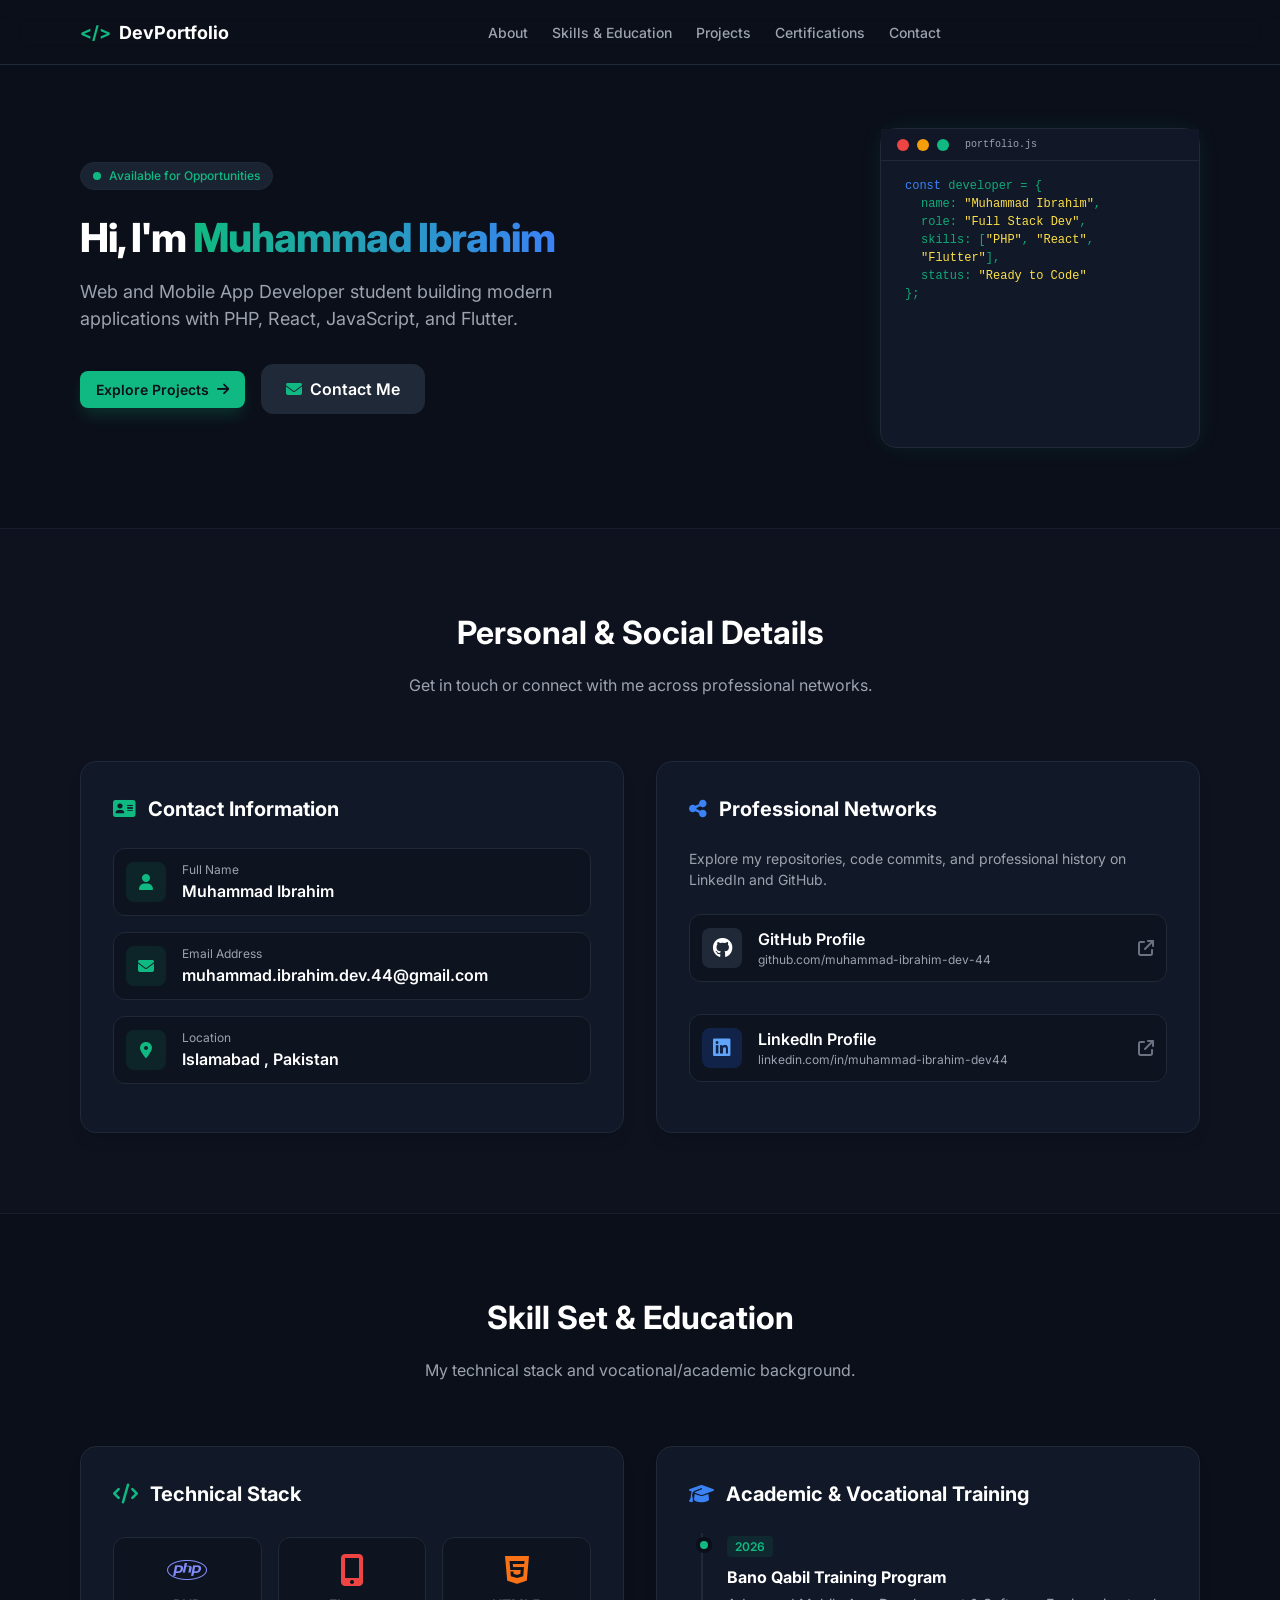
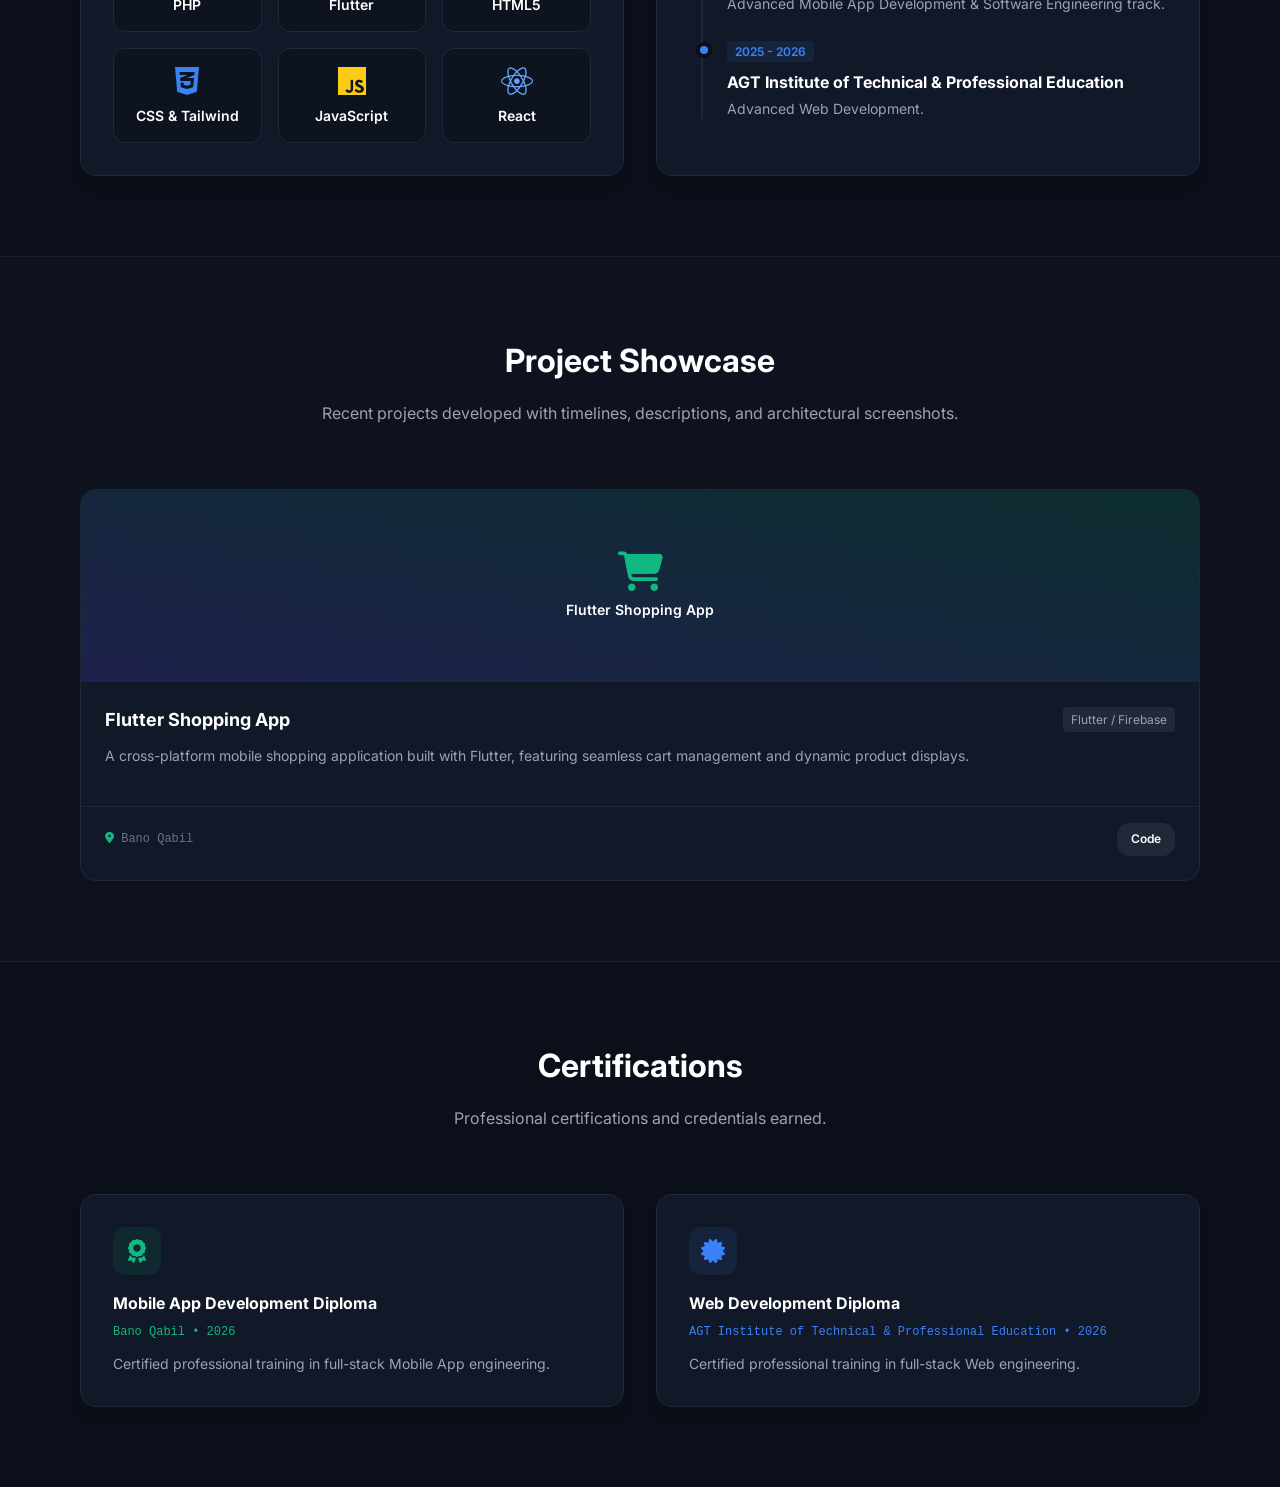
==== index.html @ dddfb777 "Rename main file to index.html" ====
<!DOCTYPE html>
<html lang="en">
<head>
    <meta charset="UTF-8">
    <meta name="viewport" content="width=device-width, initial-scale=1.0">
    <link rel="icon" type="image/x-icon" href="https://tse4.mm.bing.net/th/id/OIP.k-jPUdCaQOr-oW3nPWjOaQHaHa?r=0&rs=1&pid=ImgDetMain&o=7&rm=3">
    <title>Developer Portfolio</title>
    <!-- FontAwesome for Icons -->
    <link rel="stylesheet" href="https://cdnjs.cloudflare.com/ajax/libs/font-awesome/6.4.0/css/all.min.css">
    <!-- Google Fonts Inter -->
    <link href="https://fonts.googleapis.com/css2?family=Inter:wght@300;400;500;600;700;800&display=swap" rel="stylesheet">
    <link rel="stylesheet" type="text/css" href="style.css">
    
</head>
<body>

    <!-- Header -->
    <header>
        <div class="max-w-6xl nav-container">
            <a href="#hero" class="logo">
                <span>&lt;/&gt;</span>
                <span>DevPortfolio</span>
            </a>
            <nav>
                <a href="#about">About</a>
                <a href="#skills">Skills & Education</a>
                <a href="#projects">Projects</a>
                <a href="#certifications">Certifications</a>
                <a href="#contact">Contact</a>
            </nav>
            <div style="display: flex; align-items: center; gap: 0.75rem;">
                <a href="#contact" class="btn-green" style="display: none;">Get in Touch</a>
                <button id="mobile-menu-btn" class="mobile-menu-btn">
                    <i class="fa-solid fa-bars"></i>
                </button>
            </div>
        </div>
    </header>

    <!-- Hero Section -->
    <section id="hero">
        <div class="max-w-6xl hero-grid">
            <div class="hero-content">
                <div class="badge">
                    <span class="badge-dot"></span>
                    <span>Available for Opportunities</span>
                </div>
                <h1>Hi, I'm <span>Muhammad Ibrahim</span></h1>
                <p class="hero-desc">
                    Web and Mobile App Developer student building modern applications with PHP, React, JavaScript, and Flutter.
                </p>
                <div class="hero-buttons">
                    <a href="#projects" class="btn-green">
                        <span>Explore Projects</span>
                        <i class="fa-solid fa-arrow-right" style="font-size: 0.875rem; margin-left: 0.5rem;"></i>
                    </a>
                    <a href="#contact" class="btn-dark">
                        <i class="fa-solid fa-envelope" style="color: var(--accentGreen);"></i>
                        <span>Contact Me</span>
                    </a>
                </div>
            </div>

            <div style="flex-shrink: 0; position: relative;">
                <div class="code-card">
                    <div class="code-header">
                        <div class="dot dot-red"></div>
                        <div class="dot dot-yellow"></div>
                        <div class="dot dot-green"></div>
                        <span style="font-size: 10px; color: var(--textGray); font-family: monospace; margin-left: 0.5rem;">portfolio.js</span>
                    </div>
                    <div class="code-body">
                        <p><span style="color: var(--accentBlue);">const</span> developer = {</p>
                        <p style="padding-left: 1rem;">name: <span style="color: #fde047;">"Muhammad Ibrahim"</span>,</p>
                        <p style="padding-left: 1rem;">role: <span style="color: #fde047;">"Full Stack Dev"</span>,</p>
                        <p style="padding-left: 1rem;">skills: [<span style="color: #fde047;">"PHP"</span>, <span style="color: #fde047;">"React"</span>, <span style="color: #fde047;">"Flutter"</span>],</p>
                        <p style="padding-left: 1rem;">status: <span style="color: #fde047;">"Ready to Code"</span></p>
                        <p>};</p>
                    </div>
                </div>
            </div>
        </div>
    </section>

    <!-- Contact Section -->
    <section id="contact" class="bg-card-alt">
        <div class="max-w-6xl">
            <div class="section-header">
                <h2>Personal & Social Details</h2>
                <p>Get in touch or connect with me across professional networks.</p>
            </div>

            <div class="grid-2">
                <!-- Contact Details -->
                <div class="card">
                    <div>
                        <h3 style="font-size: 1.25rem; font-weight: bold; margin-bottom: 1.5rem; display: flex; align-items: center; gap: 0.75rem;">
                            <i class="fa-solid fa-address-card" style="color: var(--accentGreen);"></i>
                            <span>Contact Information</span>
                        </h3>
                        <div>
                            <div class="info-box">
                                <div class="icon-box"><i class="fa-solid fa-user"></i></div>
                                <div>
                                    <p style="font-size: 0.75rem; color: var(--textGray);">Full Name</p>
                                    <p style="font-weight: 600;">Muhammad Ibrahim</p>
                                </div>
                            </div>
                            <div class="info-box">
                                <div class="icon-box"><i class="fa-solid fa-envelope"></i></div>
                                <div>
                                    <p style="font-size: 0.75rem; color: var(--textGray);">Email Address</p>
                                    <p style="font-weight: 600;">muhammad.ibrahim.dev.44@gmail.com</p>
                                </div>
                            </div>
                            <div class="info-box">
                                <div class="icon-box"><i class="fa-solid fa-location-dot"></i></div>
                                <div>
                                    <p style="font-size: 0.75rem; color: var(--textGray);">Location</p>
                                    <p style="font-weight: 600;">Islamabad , Pakistan</p>
                                </div>
                            </div>
                        </div>
                    </div>
                </div>

                <!-- Social Links -->
                <div class="card">
                    <div>
                        <h3 style="font-size: 1.25rem; font-weight: bold; margin-bottom: 1.5rem; display: flex; align-items: center; gap: 0.75rem;">
                            <i class="fa-solid fa-share-nodes" style="color: var(--accentBlue);"></i>
                            <span>Professional Networks</span>
                        </h3>
                        <p style="color: var(--textGray); font-size: 0.875rem; margin-bottom: 1.5rem;">
                            Explore my repositories, code commits, and professional history on LinkedIn and GitHub.
                        </p>
                        <div style="display: flex; flex-direction: column; gap: 1rem;">
                            <a href="https://github.com/muhammad-ibrahim-dev-44" target="_blank" class="info-box" style="text-decoration: none; color: inherit;">
                                <div style="width: 2.5rem; height: 2.5rem; border-radius: 0.5rem; background: #1f2937; display: flex; align-items: center; justify-content: center; color: white;">
                                    <i class="fa-brands fa-github" style="font-size: 1.25rem;"></i>
                                </div>
                                <div style="flex: 1;">
                                    <p style="font-weight: 600;">GitHub Profile</p>
                                    <p style="font-size: 0.75rem; color: var(--textGray);">github.com/muhammad-ibrahim-dev-44</p>
                                </div>
                                <i class="fa-solid fa-arrow-up-right-from-square" style="color: #6b7280;"></i>
                            </a>
                            <a href="https://www.linkedin.com/in/muhammad-ibrahim-dev44/" target="_blank" class="info-box" style="text-decoration: none; color: inherit;">
                                <div style="width: 2.5rem; height: 2.5rem; border-radius: 0.5rem; background: rgba(37, 99, 235, 0.2); display: flex; align-items: center; justify-content: center; color: #60a5fa;">
                                    <i class="fa-brands fa-linkedin" style="font-size: 1.25rem;"></i>
                                </div>
                                <div style="flex: 1;">
                                    <p style="font-weight: 600;">LinkedIn Profile</p>
                                    <p style="font-size: 0.75rem; color: var(--textGray);">linkedin.com/in/muhammad-ibrahim-dev44</p>
                                </div>
                                <i class="fa-solid fa-arrow-up-right-from-square" style="color: #6b7280;"></i>
                            </a>
                        </div>
                    </div>
                </div>
            </div>
        </div>
    </section>

    <!-- Skills & Education Section -->
    <section id="skills">
        <div class="max-w-6xl">
            <div class="section-header">
                <h2>Skill Set & Education</h2>
                <p>My technical stack and vocational/academic background.</p>
            </div>

            <div class="grid-2">
                <!-- Technical Stack -->
                <div class="card">
                    <h3 style="font-size: 1.25rem; font-weight: bold; margin-bottom: 1.5rem; display: flex; align-items: center; gap: 0.75rem;">
                        <i class="fa-solid fa-code" style="color: var(--accentGreen);"></i>
                        <span>Technical Stack</span>
                    </h3>
                    <div class="skills-grid">
                        <div class="skill-item">
                            <i class="fa-brands fa-php" style="font-size: 2rem; color: #818cf8; margin-bottom: 0.5rem;"></i>
                            <span style="font-size: 0.875rem; font-weight: 600;">PHP</span>
                        </div>
                        <div class="skill-item">
                            <i class="fa-solid fa-mobile-screen-button" style="font-size: 2rem; color: #ef4444; margin-bottom: 0.5rem;"></i>
                            <span style="font-size: 0.875rem; font-weight: 600;">Flutter</span>
                        </div>
                        <div class="skill-item">
                            <i class="fa-brands fa-html5" style="font-size: 2rem; color: #f97316; margin-bottom: 0.5rem;"></i>
                            <span style="font-size: 0.875rem; font-weight: 600;">HTML5</span>
                        </div>
                        <div class="skill-item">
                            <i class="fa-brands fa-css3-alt" style="font-size: 2rem; color: #3b82f6; margin-bottom: 0.5rem;"></i>
                            <span style="font-size: 0.875rem; font-weight: 600;">CSS & Tailwind</span>
                        </div>
                        <div class="skill-item">
                            <i class="fa-brands fa-js" style="font-size: 2rem; color: #facc15; margin-bottom: 0.5rem;"></i>
                            <span style="font-size: 0.875rem; font-weight: 600;">JavaScript</span>
                        </div>
                        <div class="skill-item">
                            <i class="fa-brands fa-react" style="font-size: 2rem; color: #60a5fa; margin-bottom: 0.5rem;"></i>
                            <span style="font-size: 0.875rem; font-weight: 600;">React</span>
                        </div>
                    </div>
                </div>

                <!-- Academic Background -->
                <div class="card">
                    <div>
                        <h3 style="font-size: 1.25rem; font-weight: bold; margin-bottom: 1.5rem; display: flex; align-items: center; gap: 0.75rem;">
                            <i class="fa-solid fa-graduation-cap" style="color: var(--accentBlue);"></i>
                            <span>Academic & Vocational Training</span>
                        </h3>
                        <div class="timeline">
                            <div class="timeline-item">
                                <div class="timeline-dot" style="background-color: var(--accentGreen);"></div>
                                <span style="font-size: 0.75rem; font-weight: 600; padding: 0.2rem 0.5rem; border-radius: 4px; background: rgba(16,185,129,0.1); color: var(--accentGreen);">2026</span>
                                <h4 style="font-size: 1rem; font-weight: bold; margin-top: 0.5rem;">Bano Qabil Training Program</h4>
                                <p style="font-size: 0.875rem; color: var(--textGray); margin-top: 0.25rem;">Advanced Mobile App Development & Software Engineering track.</p>
                            </div>
                            <div class="timeline-item">
                                <div class="timeline-dot" style="background-color: var(--accentBlue);"></div>
                                <span style="font-size: 0.75rem; font-weight: 600; padding: 0.2rem 0.5rem; border-radius: 4px; background: rgba(59,130,246,0.1); color: var(--accentBlue);">2025 - 2026</span>
                                <h4 style="font-size: 1rem; font-weight: bold; margin-top: 0.5rem;">AGT Institute of Technical & Professional Education</h4>
                                <p style="font-size: 0.875rem; color: var(--textGray); margin-top: 0.25rem;">Advanced Web Development.</p>
                            </div>
                        </div>
                    </div>
                </div>
            </div>
        </div>
    </section>

    <!-- Projects Section -->
    <section id="projects" class="bg-card-alt">
        <div class="max-w-6xl">
            <div class="section-header">
                <h2>Project Showcase</h2>
                <p>Recent projects developed with timelines, descriptions, and architectural screenshots.</p>
            </div>

            <div class="grid-1">
                <!-- Project 1 -->
                <div class="project-card">
                    <div>
                        <div class="project-img">
                            <div style="position: absolute; inset: 0; background: linear-gradient(to top right, rgba(49,46,129,0.4), rgba(6,78,59,0.4));"></div>
                            <div style="position: relative; z-index: 10;">
                                <i class="fa-solid fa-cart-shopping" style="font-size: 2.5rem; color: var(--accentGreen); margin-bottom: 0.5rem;"></i>
                                <p style="font-size: 0.875rem; font-weight: 600;">Flutter Shopping App</p>
                            </div>
                        </div>
                        <div style="padding: 1.5rem;">
                            <div style="display: flex; justify-content: space-between; align-items: center; margin-bottom: 0.75rem;">
                                <h3 style="font-size: 1.125rem; font-weight: bold;">Flutter Shopping App</h3>
                                <span style="font-size: 0.75rem; padding: 0.2rem 0.5rem; border-radius: 4px; background: #1f2937; color: var(--textGray);">Flutter / Firebase</span>
                            </div>
                            <p style="color: var(--textGray); font-size: 0.875rem; margin-bottom: 1rem;">
                                A cross-platform mobile shopping application built with Flutter, featuring seamless cart management and dynamic product displays.
                            </p>
                        </div>
                    </div>
                    <div style="padding: 0 1.5rem 1.5rem 1.5rem; display: flex; justify-content: space-between; align-items: center; border-top: 1px solid var(--borderColor); padding-top: 1rem;">
                        <span style="font-size: 0.75rem; color: #6b7280; font-family: monospace;"><i class="fa-solid fa-location-dot" style="color: var(--accentGreen);"></i> Bano Qabil</span>
                        <div style="display: flex; gap: 0.75rem;">
                            <a href="https://github.com/eagl520/FANCY-SHOPPING-APP" class="btn-dark" style="padding: 0.4rem 0.8rem; font-size: 0.75rem;">Code</a>
                            
                        </div>
                    </div>
                </div>

                
                
            </div>
        </div>
    </section>

    <!-- Certifications Section -->
    <section id="certifications">
        <div class="max-w-6xl">
            <div class="section-header">
                <h2>Certifications</h2>
                <p>Professional certifications and credentials earned.</p>
            </div>

            <div class="grid-2">
                <div class="card">
                    <div>
                        <div style="width: 3rem; height: 3rem; border-radius: 0.75rem; background: rgba(16,185,129,0.1); color: var(--accentGreen); display: flex; align-items: center; justify-content: center; margin-bottom: 1rem;">
                            <i class="fa-solid fa-award" style="font-size: 1.5rem;"></i>
                        </div>
                        <h3 style="font-size: 1rem; font-weight: bold; margin-bottom: 0.5rem;">Mobile App Development Diploma</h3>
                        <p style="font-size: 0.75rem; color: var(--accentGreen); font-family: monospace; margin-bottom: 0.75rem;">Bano Qabil • 2026</p>
                        <p style="font-size: 0.875rem; color: var(--textGray);">Certified professional training in full-stack Mobile App engineering.</p>
                    </div>
                </div>
                <div class="card">
                    <div>
                        <div style="width: 3rem; height: 3rem; border-radius: 0.75rem; background: rgba(59,130,246,0.1); color: var(--accentBlue); display: flex; align-items: center; justify-content: center; margin-bottom: 1rem;">
                            <i class="fa-solid fa-certificate" style="font-size: 1.5rem;"></i>
                        </div>
                        <h3 style="font-size: 1rem; font-weight: bold; margin-bottom: 0.5rem;">Web Development Diploma</h3>
                        <p style="font-size: 0.75rem; color: var(--accentBlue); font-family: monospace; margin-bottom: 0.75rem;">AGT Institute of Technical & Professional Education • 2026</p>
                        <p style="font-size: 0.875rem; color: var(--textGray);">Certified professional training in full-stack Web engineering.</p>
                    </div>
                </div>
                
            </div>
        </div>
    </section>

</body>
</html>
---- style.css ----
:root {
            --darkBg: #0b0f19;
            --cardBg: #111827;
            --accentGreen: #10b981;
            --accentBlue: #3b82f6;
            --textGray: #9ca3af;
            --textWhite: #ffffff;
            --borderColor: #1f2937;
        }

        * {
            margin: 0;
            padding: 0;
            box-sizing: border-box;
            scroll-behavior: smooth;
        }

        body {
            background-color: var(--darkBg);
            color: var(--textWhite);
            font-family: 'Inter', sans-serif;
            -webkit-font-smoothing: antialiased;
            line-height: 1.5;
        }

        /* Scrollbar */
        ::-webkit-scrollbar { width: 8px; }
        ::-webkit-scrollbar-track { background: var(--darkBg); }
        ::-webkit-scrollbar-thumb { background: var(--borderColor); border-radius: 4px; }
        ::-webkit-scrollbar-thumb:hover { background: #374151; }

        .max-w-6xl {
            max-width: 72rem;
            margin-left: auto;
            margin-right: auto;
            padding-left: 1rem;
            padding-right: 1rem;
        }

        /* Header */
        header {
            position: fixed;
            top: 0; left: 0; right: 0;
            z-index: 50;
            background-color: rgba(11, 15, 25, 0.8);
            backdrop-filter: blur(12px);
            border-bottom: 1px solid var(--borderColor);
        }

        .nav-container {
            height: 4rem;
            display: flex;
            align-items: center;
            justify-content: space-between;
        }

        .logo {
            display: flex;
            align-items: center;
            gap: 0.5rem;
            font-size: 1.125rem;
            font-weight: bold;
            color: var(--textWhite);
            text-decoration: none;
        }

        .logo span:first-child { color: var(--accentGreen); }

        nav {
            display: flex;
            align-items: center;
            gap: 1.5rem;
            font-size: 0.875rem;
            font-weight: 500;
        }

        nav a {
            color: var(--textGray);
            text-decoration: none;
            transition: color 0.2s;
        }

        nav a:hover { color: var(--accentGreen); }

        .btn-green {
            background-color: var(--accentGreen);
            color: var(--darkBg);
            padding: 0.5rem 1rem;
            border-radius: 0.5rem;
            font-size: 0.875rem;
            font-weight: 600;
            text-decoration: none;
            transition: background 0.2s;
            box-shadow: 0 10px 15px -3px rgba(16, 185, 129, 0.2);
            display: inline-flex;
            align-items: center;
            justify-content: center;
        }
        .btn-green:hover { background-color: #34d399; }

        .mobile-menu-btn {
            display: none;
            background: none;
            border: none;
            color: var(--textGray);
            font-size: 1.25rem;
            cursor: pointer;
        }

        /* Hero */
        #hero {
            padding-top: 8rem;
            padding-bottom: 5rem;
            position: relative;
            overflow: hidden;
        }

        .hero-grid {
            display: flex;
            flex-direction: column;
            align-items: center;
            justify-content: space-between;
            gap: 3rem;
            position: relative;
            z-index: 10;
        }

        .hero-content { flex: 1; text-align: center; }

        .badge {
            display: inline-flex;
            align-items: center;
            gap: 0.5rem;
            padding: 0.25rem 0.75rem;
            border-radius: 9999px;
            background-color: rgba(31, 41, 55, 0.8);
            border: 1px solid var(--borderColor);
            font-size: 0.75rem;
            font-weight: 500;
            color: var(--accentGreen);
            margin-bottom: 1.5rem;
        }

        .badge-dot {
            width: 0.5rem; height: 0.5rem;
            border-radius: 50%;
            background-color: var(--accentGreen);
        }

        h1 {
            font-size: 2.5rem;
            font-weight: 800;
            letter-spacing: -0.025em;
            line-height: 1.2;
            margin-bottom: 1rem;
        }

        h1 span {
            background: linear-gradient(to right, var(--accentGreen), var(--accentBlue));
            -webkit-background-clip: text;
            -webkit-text-fill-color: transparent;
        }

        .hero-desc {
            font-size: 1.125rem;
            color: var(--textGray);
            margin-bottom: 2rem;
            max-width: 36rem;
            margin-left: auto;
            margin-right: auto;
        }

        .hero-buttons {
            display: flex;
            flex-wrap: wrap;
            align-items: center;
            justify-content: center;
            gap: 1rem;
        }

        .btn-dark {
            padding: 0.75rem 1.5rem;
            border-radius: 0.75rem;
            font-weight: 600;
            color: var(--textWhite);
            background-color: #1f2937;
            border: 1px solid var(--borderColor);
            text-decoration: none;
            display: inline-flex;
            align-items: center;
            gap: 0.5rem;
            transition: background 0.2s;
        }
        .btn-dark:hover { background-color: #374151; }

        .code-card {
            position: relative;
            width: 20rem; height: 20rem;
            border-radius: 1rem;
            background-color: var(--cardBg);
            border: 1px solid var(--borderColor);
            display: flex;
            flex-direction: column;
            padding: 1.5rem;
            box-shadow: 0 0 25px -5px rgba(16, 185, 129, 0.15);
        }

        .code-header {
            position: absolute;
            top: 0; left: 0; right: 0;
            height: 2rem;
            background-color: rgba(17, 24, 39, 0.9);
            border-bottom: 1px solid var(--borderColor);
            display: flex;
            align-items: center;
            padding: 0 1rem;
            gap: 0.5rem;
        }

        .dot { width: 0.75rem; height: 0.75rem; border-radius: 50%; }
        .dot-red { background-color: #ef4444; }
        .dot-yellow { background-color: #f59e0b; }
        .dot-green { background-color: #10b981; }

        .code-body {
            margin-top: 1.5rem;
            font-family: monospace;
            font-size: 0.75rem;
            color: rgba(16, 185, 129, 0.9);
            text-align: left;
        }

        /* Sections General */
        section { padding: 5rem 0; }
        .bg-card-alt { background-color: rgba(17, 24, 39, 0.4); border-top: 1px solid rgba(31, 41, 55, 0.6); border-bottom: 1px solid rgba(31, 41, 55, 0.6); }

        .section-header { text-align: center; max-width: 40rem; margin: 0 auto 4rem auto; }
        .section-header h2 { font-size: 2rem; font-weight: bold; margin-bottom: 1rem; }
        .section-header p { color: var(--textGray); }

        .grid-2 { display: grid; grid-template-columns: 1fr; gap: 2rem; }
        .grid-3 { display: grid; grid-template-columns: 1fr; gap: 1.5rem; }

        .card {
            background-color: var(--cardBg);
            border-radius: 1rem;
            padding: 2rem;
            border: 1px solid var(--borderColor);
            box-shadow: 0 10px 15px -3px rgba(0,0,0,0.1);
            display: flex;
            flex-direction: column;
            justify-content: space-between;
        }

        /* Contact & Social */
        .info-box {
            display: flex;
            align-items: center;
            gap: 1rem;
            padding: 0.75rem;
            border-radius: 0.75rem;
            background-color: rgba(11, 15, 25, 0.6);
            border: 1px solid var(--borderColor);
            margin-bottom: 1rem;
        }
        .icon-box {
            width: 2.5rem; height: 2.5rem;
            border-radius: 0.5rem;
            background-color: rgba(16, 185, 129, 0.1);
            color: var(--accentGreen);
            display: flex; align-items: center; justify-content: center;
            flex-shrink: 0;
        }

        /* Skills */
        .skills-grid {
            display: grid;
            grid-template-columns: repeat(2, 1fr);
            gap: 1rem;
        }
        .skill-item {
            padding: 1rem;
            border-radius: 0.75rem;
            background-color: rgba(11, 15, 25, 0.6);
            border: 1px solid var(--borderColor);
            display: flex;
            flex-direction: column;
            align-items: center;
            justify-content: center;
            text-align: center;
            transition: border-color 0.2s;
        }
        .skill-item:hover { border-color: rgba(16, 185, 129, 0.5); }

        /* Timeline (Education) */
        .timeline {
            position: relative;
            border-left: 2px solid var(--borderColor);
            margin-left: 0.75rem;
            padding-left: 1.5rem;
        }
        .timeline-item { position: relative; margin-bottom: 1.5rem; }
        .timeline-dot {
            position: absolute;
            left: -31px; top: 4px;
            width: 1rem; height: 1rem;
            border-radius: 50%;
            border: 4px solid var(--darkBg);
        }

        /* Project Cards */
        .project-card {
            background-color: var(--cardBg);
            border-radius: 1rem;
            border: 1px solid var(--borderColor);
            overflow: hidden;
            display: flex;
            flex-direction: column;
            justify-content: space-between;
            transition: border-color 0.2s;
        }
        .project-card:hover { border-color: rgba(16, 185, 129, 0.5); }
        .project-img {
            height: 12rem;
            background-color: #111827;
            border-bottom: 1px solid var(--borderColor);
            display: flex;
            align-items: center;
            justify-content: center;
            position: relative;
            text-align: center;
            padding: 1rem;
        }

        /* Responsive */
        @media (min-width: 768px) {
            .mobile-menu-btn { display: none; }
            nav { display: flex; }
            .hero-grid { flex-direction: row; text-align: left; }
            .hero-content { text-align: left; }
            .hero-buttons { justify-content: flex-start; }
            .hero-desc { margin-left: 0; }
            .grid-2 { grid-template-columns: repeat(2, 1fr); }
            .grid-3 { grid-template-columns: repeat(3, 1fr); }
            .skills-grid { grid-template-columns: repeat(3, 1fr); }
        }

        @media (max-width: 770px) {
            nav { display: none; }
            .mobile-menu-btn { display: block; }
        }
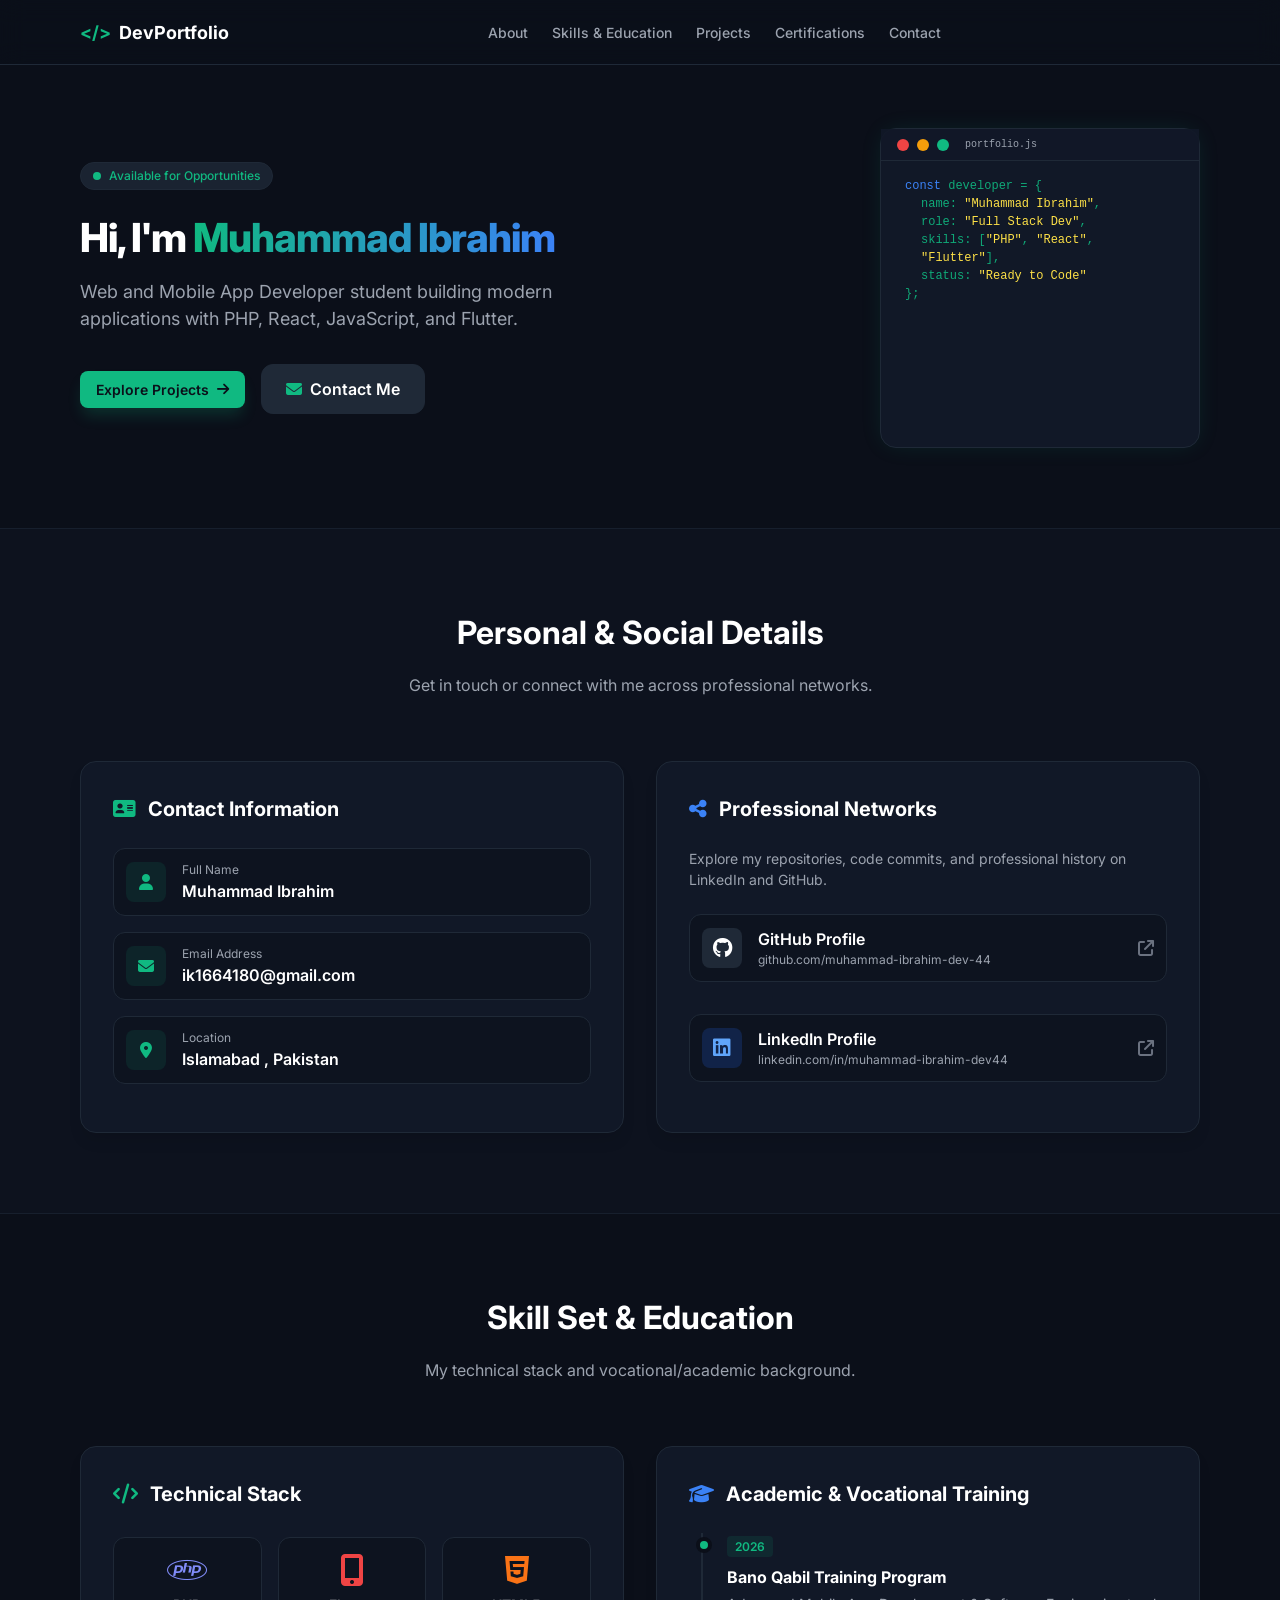
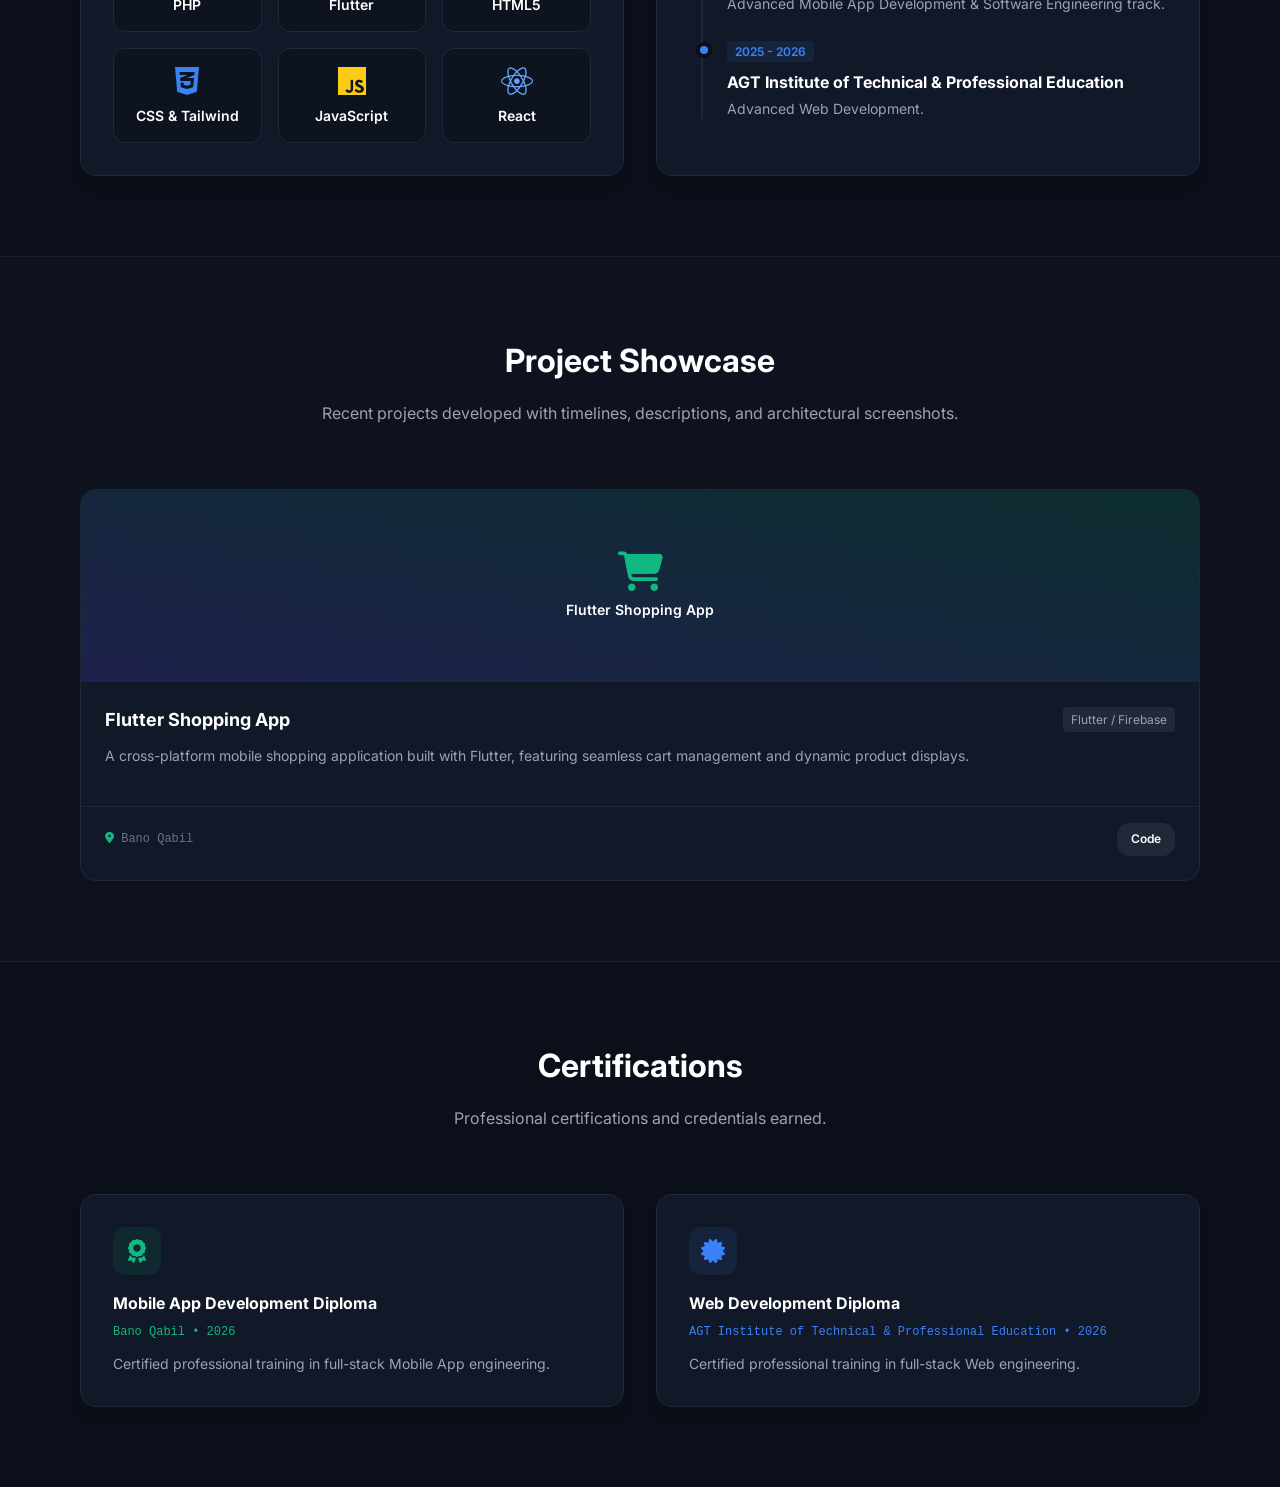
==== commit d0690b6d: "Update index.html" ====
--- a/index.html
+++ b/index.html
@@ -110,7 +110,7 @@
                                 <div class="icon-box"><i class="fa-solid fa-envelope"></i></div>
                                 <div>
                                     <p style="font-size: 0.75rem; color: var(--textGray);">Email Address</p>
-                                    <p style="font-weight: 600;">muhammad.ibrahim.dev.44@gmail.com</p>
+                                    <p style="font-weight: 600;">ik1664180@gmail.com</p>
                                 </div>
                             </div>
                             <div class="info-box">
@@ -145,7 +145,7 @@
                                 </div>
                                 <i class="fa-solid fa-arrow-up-right-from-square" style="color: #6b7280;"></i>
                             </a>
-                            <a href="https://www.linkedin.com/in/muhammad-ibrahim-dev44/" target="_blank" class="info-box" style="text-decoration: none; color: inherit;">
+                            <a href="www.linkedin.com/in/muhammad-ibrahim-dev44-/" target="_blank" class="info-box" style="text-decoration: none; color: inherit;">
                                 <div style="width: 2.5rem; height: 2.5rem; border-radius: 0.5rem; background: rgba(37, 99, 235, 0.2); display: flex; align-items: center; justify-content: center; color: #60a5fa;">
                                     <i class="fa-brands fa-linkedin" style="font-size: 1.25rem;"></i>
                                 </div>
@@ -311,4 +311,4 @@
     </section>
 
 </body>
-</html>+</html>
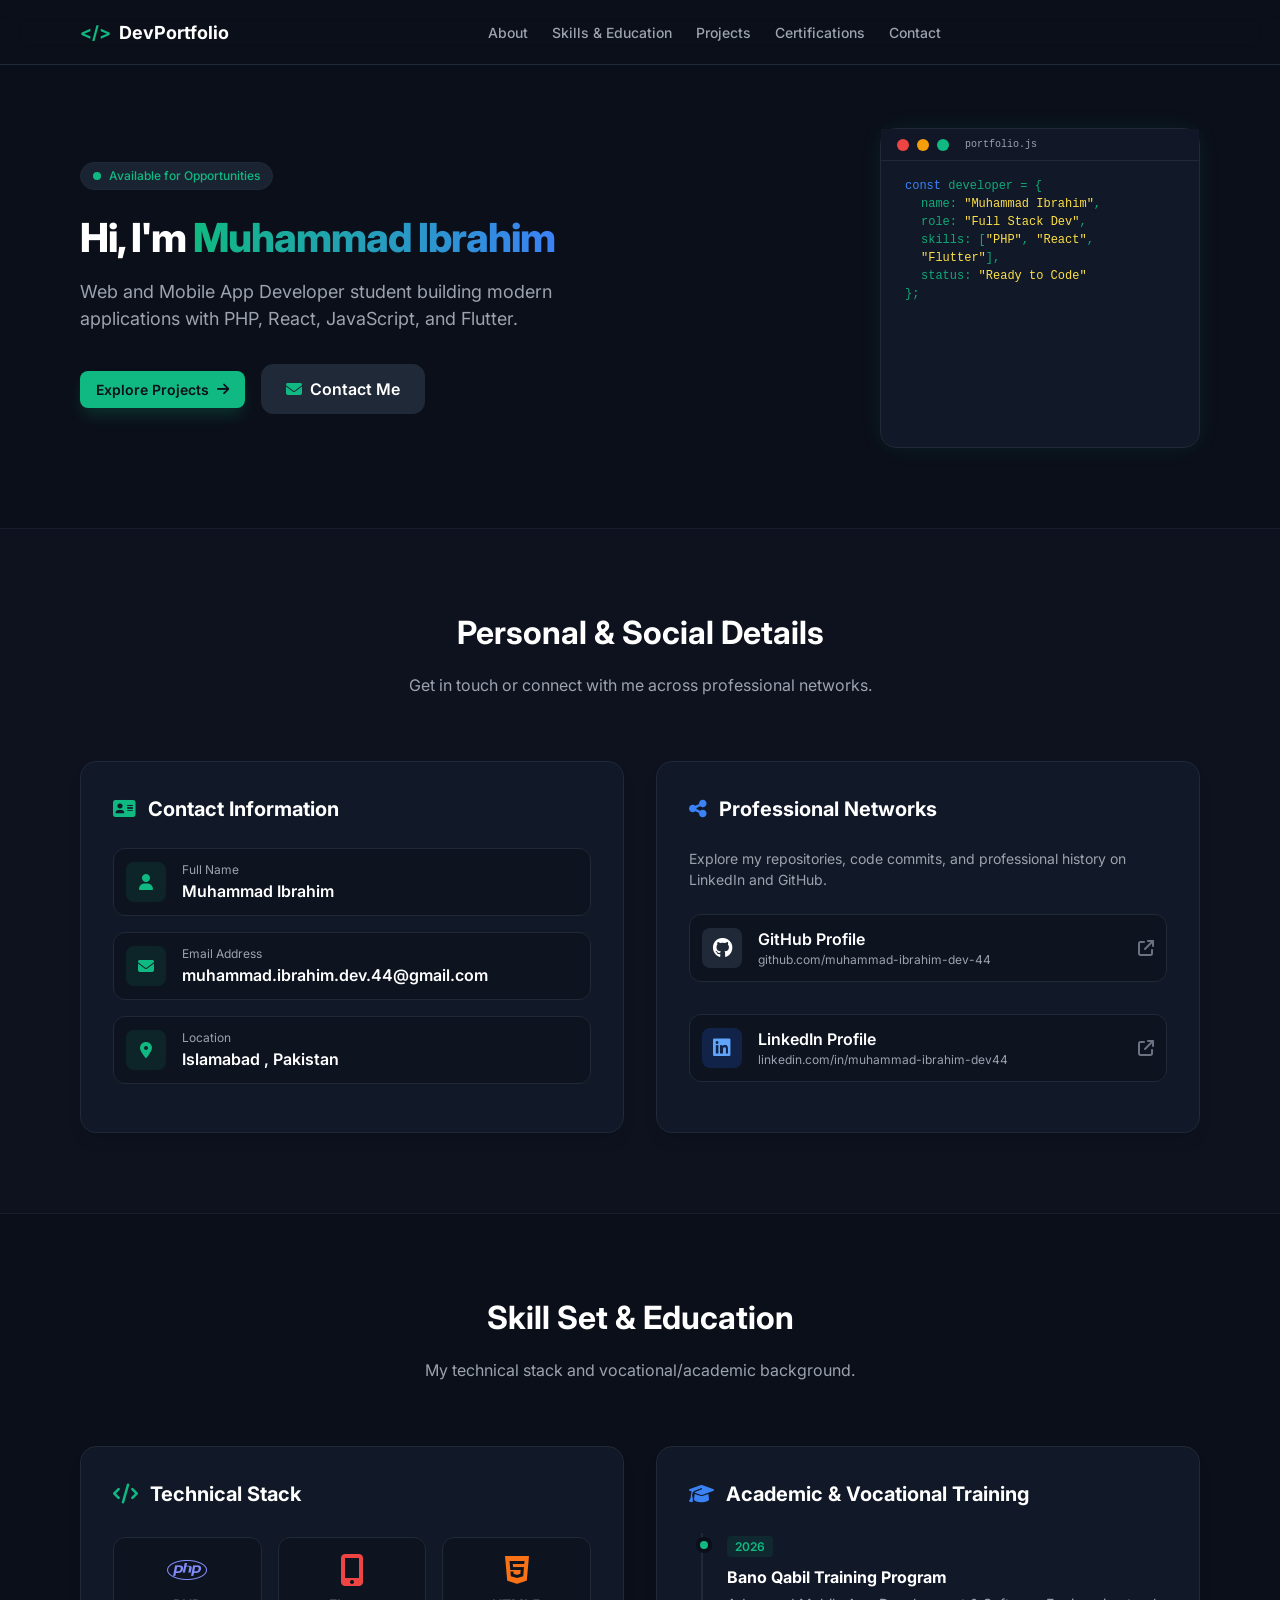
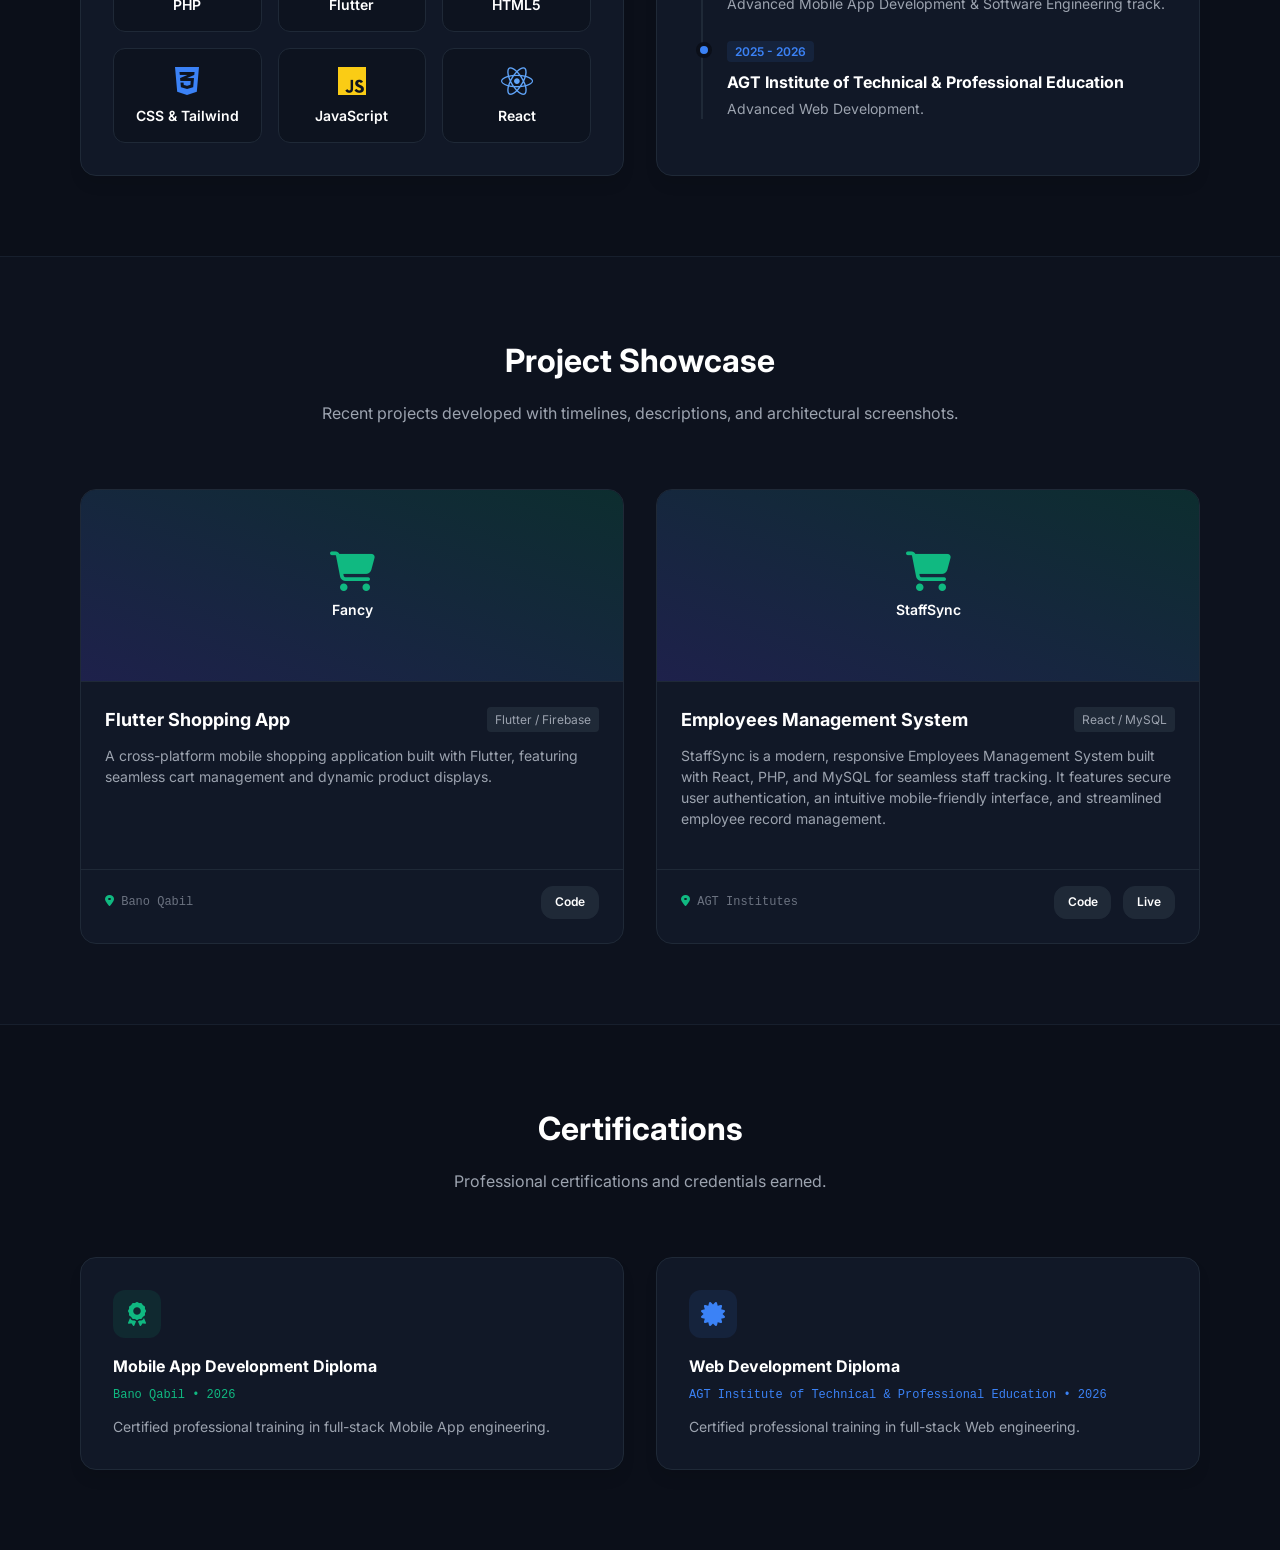
==== commit 894d7858: "Update index.html" ====
--- a/index.html
+++ b/index.html
@@ -110,7 +110,7 @@
                                 <div class="icon-box"><i class="fa-solid fa-envelope"></i></div>
                                 <div>
                                     <p style="font-size: 0.75rem; color: var(--textGray);">Email Address</p>
-                                    <p style="font-weight: 600;">ik1664180@gmail.com</p>
+                                    <p style="font-weight: 600;">muhammad.ibrahim.dev.44@gmail.com</p>
                                 </div>
                             </div>
                             <div class="info-box">
@@ -145,7 +145,7 @@
                                 </div>
                                 <i class="fa-solid fa-arrow-up-right-from-square" style="color: #6b7280;"></i>
                             </a>
-                            <a href="www.linkedin.com/in/muhammad-ibrahim-dev44-/" target="_blank" class="info-box" style="text-decoration: none; color: inherit;">
+                            <a href="https://www.linkedin.com/in/muhammad-ibrahim-dev44-/" target="_blank" class="info-box" style="text-decoration: none; color: inherit;">
                                 <div style="width: 2.5rem; height: 2.5rem; border-radius: 0.5rem; background: rgba(37, 99, 235, 0.2); display: flex; align-items: center; justify-content: center; color: #60a5fa;">
                                     <i class="fa-brands fa-linkedin" style="font-size: 1.25rem;"></i>
                                 </div>
@@ -240,7 +240,7 @@
                 <p>Recent projects developed with timelines, descriptions, and architectural screenshots.</p>
             </div>
 
-            <div class="grid-1">
+            <div class="grid-2">
                 <!-- Project 1 -->
                 <div class="project-card">
                     <div>
@@ -248,7 +248,7 @@
                             <div style="position: absolute; inset: 0; background: linear-gradient(to top right, rgba(49,46,129,0.4), rgba(6,78,59,0.4));"></div>
                             <div style="position: relative; z-index: 10;">
                                 <i class="fa-solid fa-cart-shopping" style="font-size: 2.5rem; color: var(--accentGreen); margin-bottom: 0.5rem;"></i>
-                                <p style="font-size: 0.875rem; font-weight: 600;">Flutter Shopping App</p>
+                                <p style="font-size: 0.875rem; font-weight: 600;">Fancy</p>
                             </div>
                         </div>
                         <div style="padding: 1.5rem;">
@@ -270,9 +270,40 @@
                     </div>
                 </div>
 
+
+                <div class="project-card">
+                    <div>
+                        <div class="project-img">
+                            <div style="position: absolute; inset: 0; background: linear-gradient(to top right, rgba(49,46,129,0.4), rgba(6,78,59,0.4));"></div>
+                            <div style="position: relative; z-index: 10;">
+                                <i class="fa-solid fa-cart-shopping" style="font-size: 2.5rem; color: var(--accentGreen); margin-bottom: 0.5rem;"></i>
+                                <p style="font-size: 0.875rem; font-weight: 600;">StaffSync</p>
+                            </div>
+                        </div>
+                        <div style="padding: 1.5rem;">
+                            <div style="display: flex; justify-content: space-between; align-items: center; margin-bottom: 0.75rem;">
+                                <h3 style="font-size: 1.125rem; font-weight: bold;">Employees Management System</h3>
+                                <span style="font-size: 0.75rem; padding: 0.2rem 0.5rem; border-radius: 4px; background: #1f2937; color: var(--textGray);">React / MySQL</span>
+                            </div>
+                            <p style="color: var(--textGray); font-size: 0.875rem; margin-bottom: 1rem;">
+                                StaffSync is a modern, responsive Employees Management System built with React, PHP, and MySQL for seamless staff tracking. It features secure user authentication, an intuitive mobile-friendly interface, and streamlined employee record management.
+                            </p>
+                        </div>
+                    </div>
+                    <div style="padding: 0 1.5rem 1.5rem 1.5rem; display: flex; justify-content: space-between; align-items: center; border-top: 1px solid var(--borderColor); padding-top: 1rem;">
+                        <span style="font-size: 0.75rem; color: #6b7280; font-family: monospace;"><i class="fa-solid fa-location-dot" style="color: var(--accentGreen);"></i> AGT Institutes</span>
+                        <div style="display: flex; gap: 0.75rem;">
+                            <a href="https://github.com/eagl520/staff-crud-application" class="btn-dark" style="padding: 0.4rem 0.8rem; font-size: 0.75rem;">Code</a>
+                            <a href="https://employees-dashboard.infinityfreeapp.com/" class="btn-dark" style="padding: 0.4rem 0.8rem; font-size: 0.75rem;">Live</a>
+                            
+                        </div>
+                    </div>
+                </div>
+
                 
                 
             </div>
+
         </div>
     </section>
 
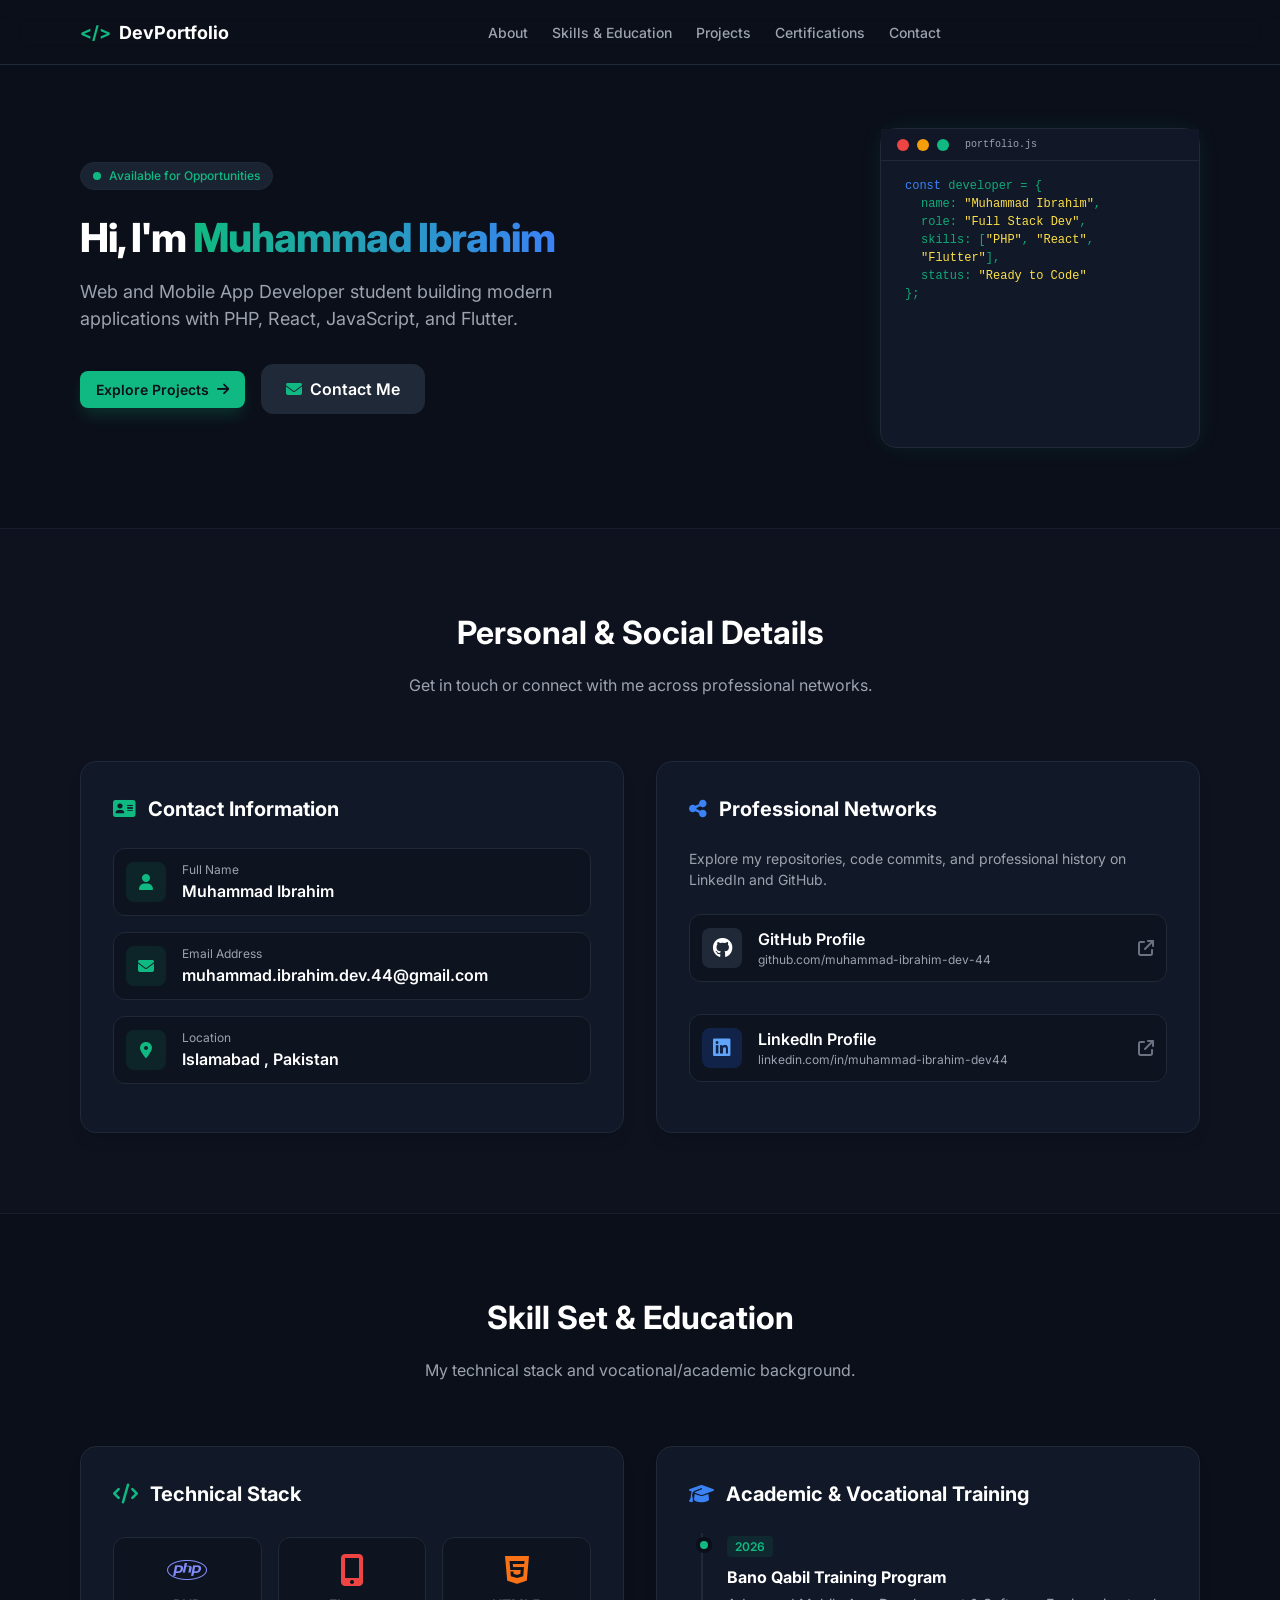
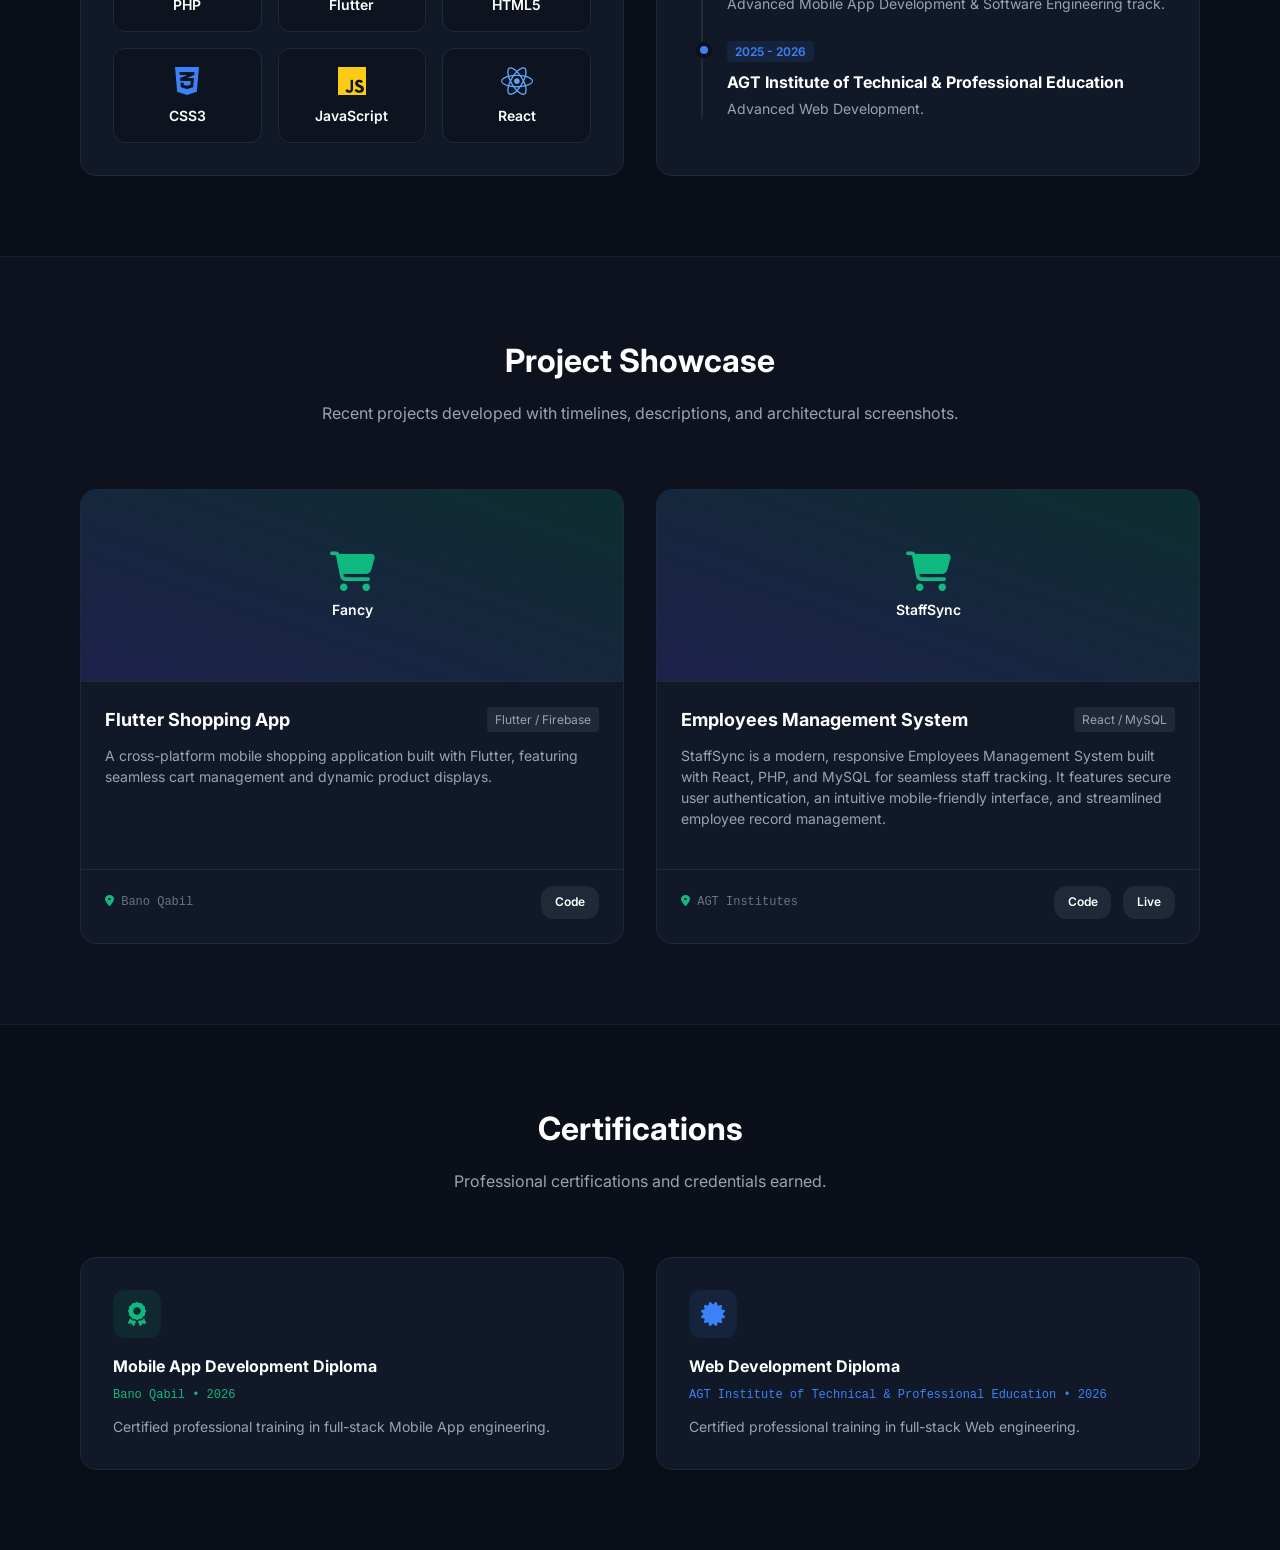
==== commit 14840bc3: "Update index.html" ====
--- a/index.html
+++ b/index.html
@@ -192,7 +192,7 @@
                         </div>
                         <div class="skill-item">
                             <i class="fa-brands fa-css3-alt" style="font-size: 2rem; color: #3b82f6; margin-bottom: 0.5rem;"></i>
-                            <span style="font-size: 0.875rem; font-weight: 600;">CSS & Tailwind</span>
+                            <span style="font-size: 0.875rem; font-weight: 600;">CSS3</span>
                         </div>
                         <div class="skill-item">
                             <i class="fa-brands fa-js" style="font-size: 2rem; color: #facc15; margin-bottom: 0.5rem;"></i>
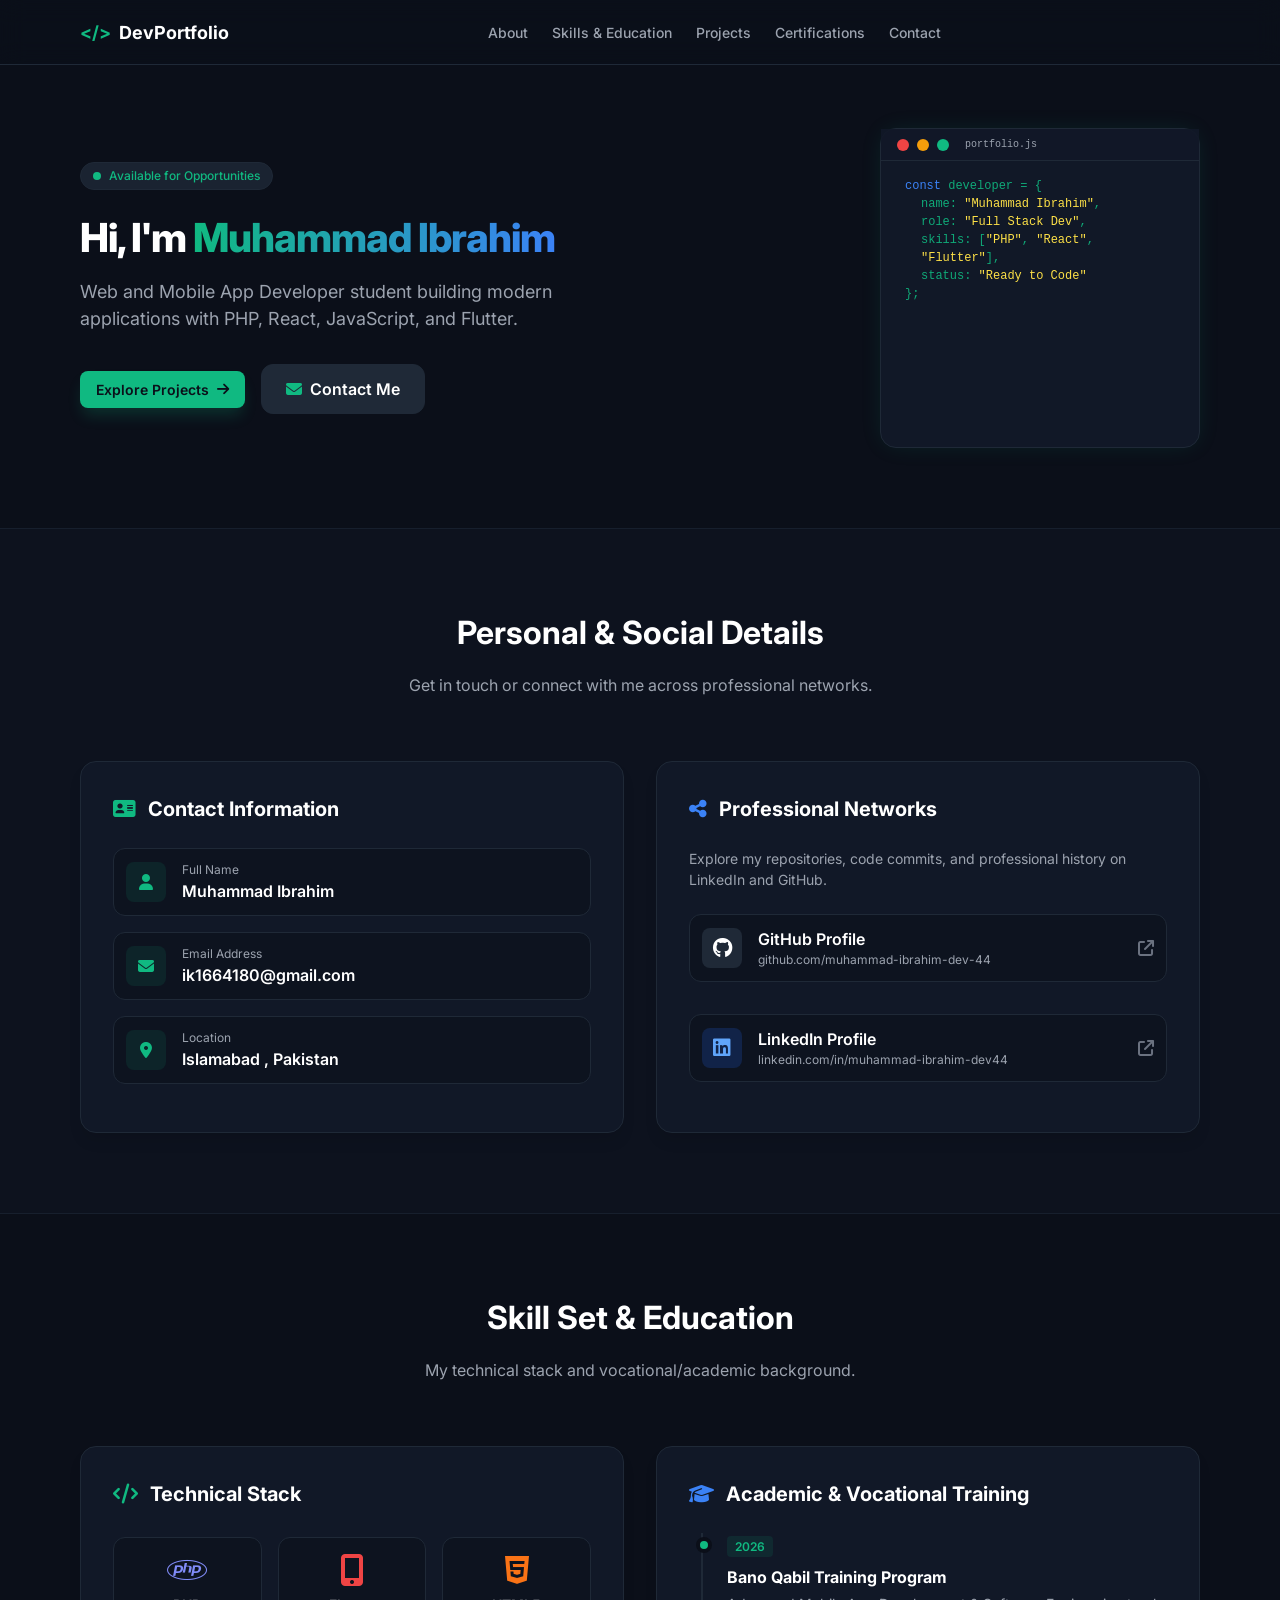
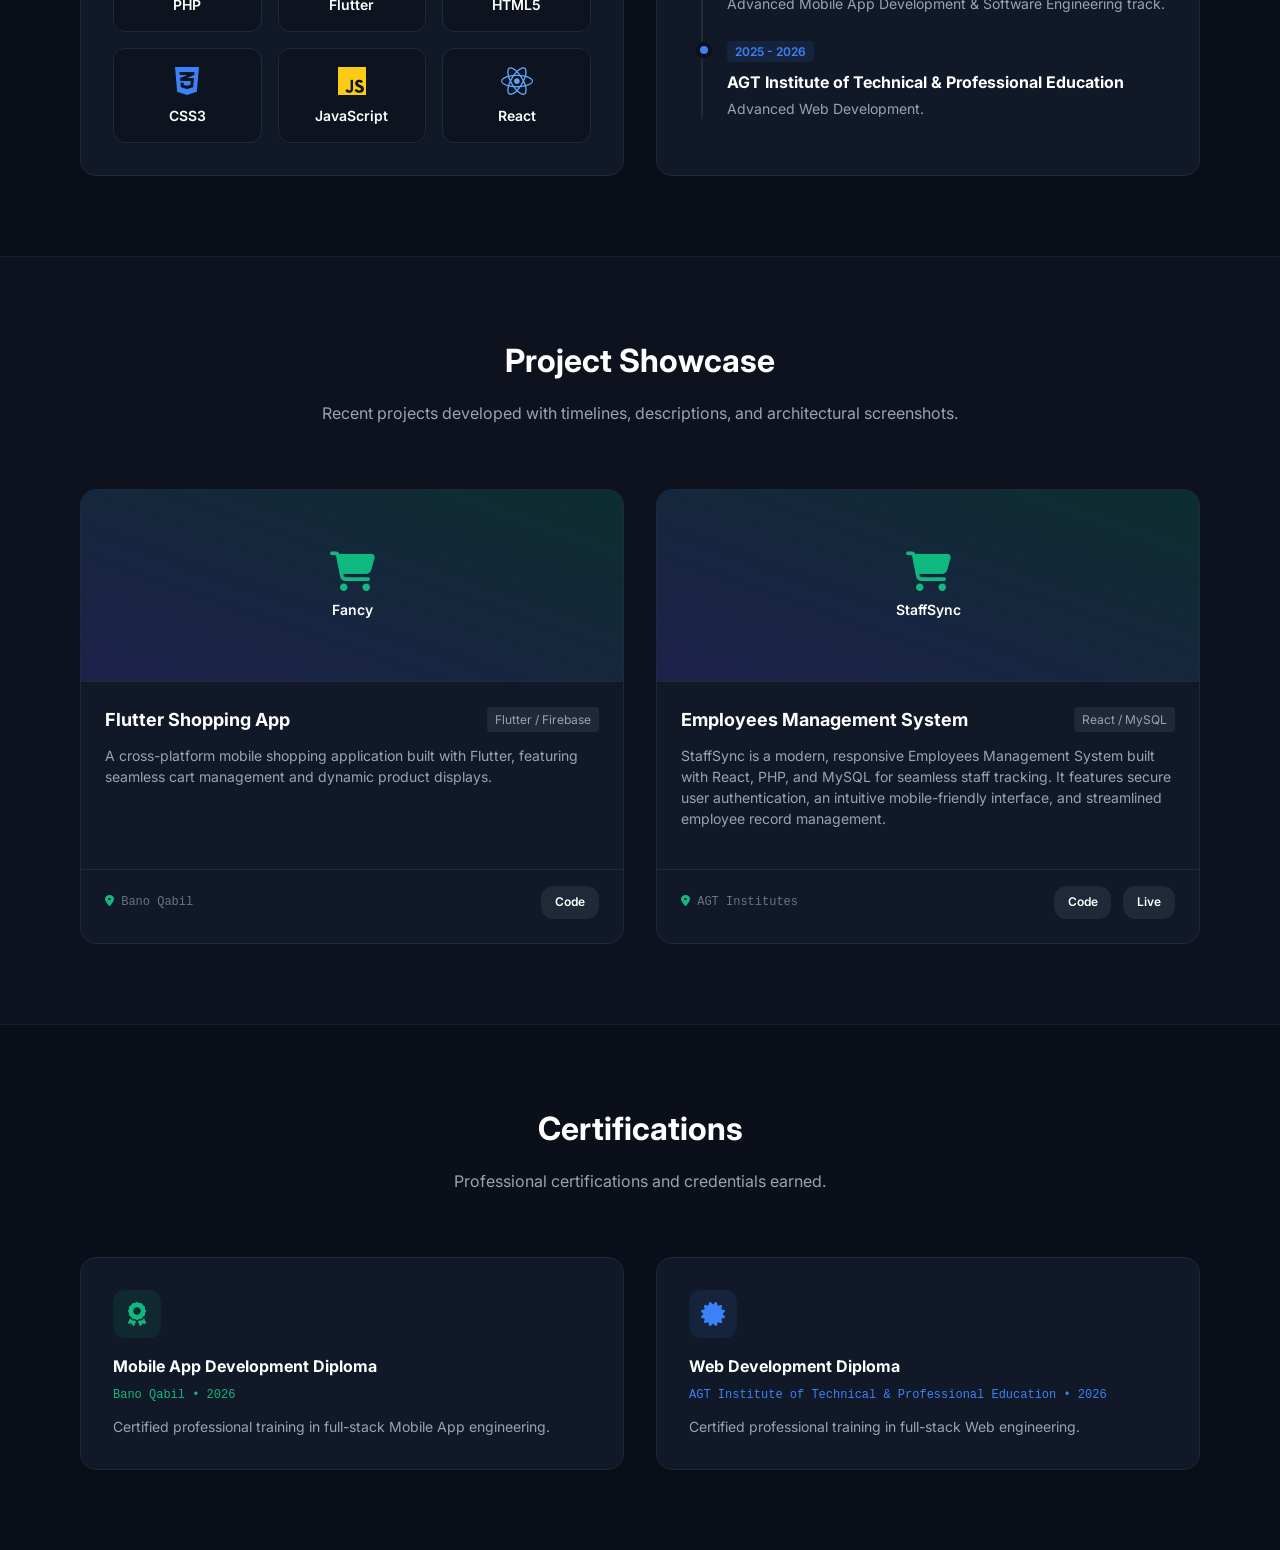
==== commit 6a2f7d0c: "Update index.html" ====
--- a/index.html
+++ b/index.html
@@ -110,7 +110,7 @@
                                 <div class="icon-box"><i class="fa-solid fa-envelope"></i></div>
                                 <div>
                                     <p style="font-size: 0.75rem; color: var(--textGray);">Email Address</p>
-                                    <p style="font-weight: 600;">muhammad.ibrahim.dev.44@gmail.com</p>
+                                    <p style="font-weight: 600;">ik1664180@gmail.com</p>
                                 </div>
                             </div>
                             <div class="info-box">
